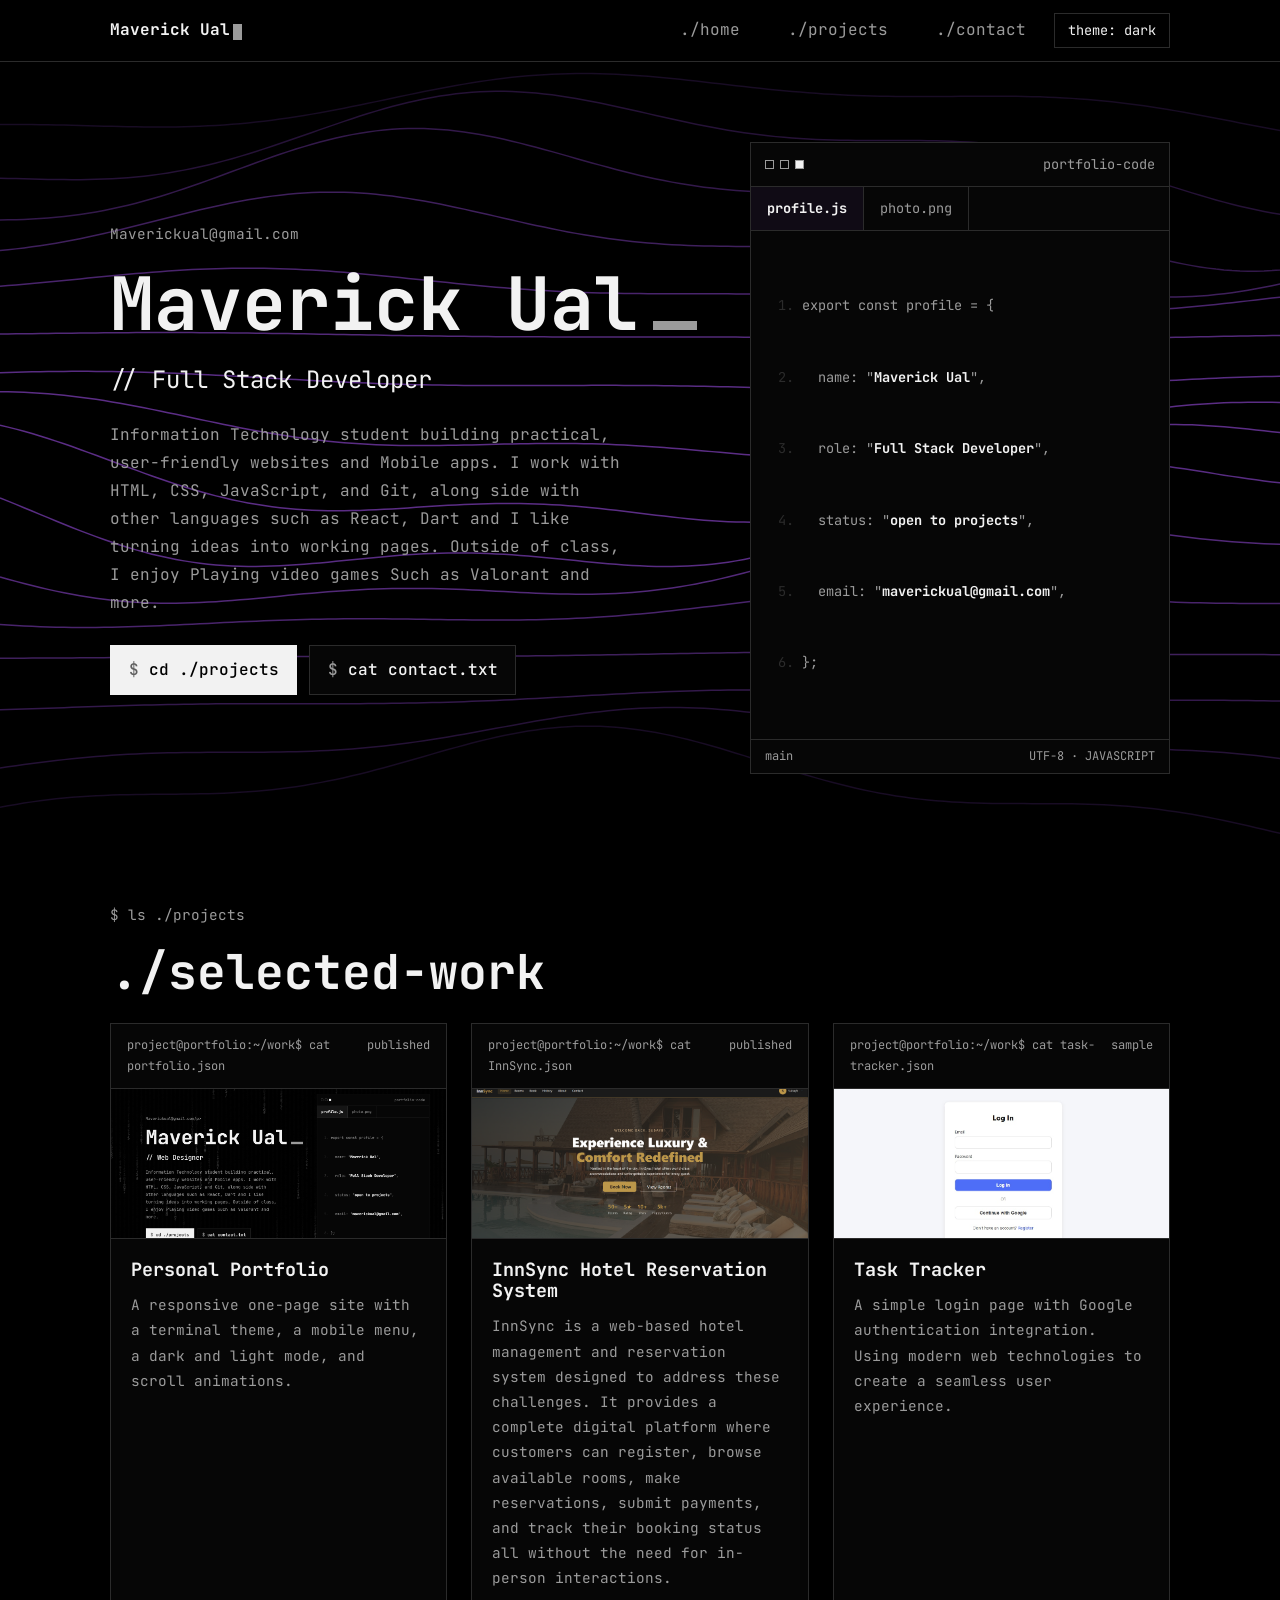
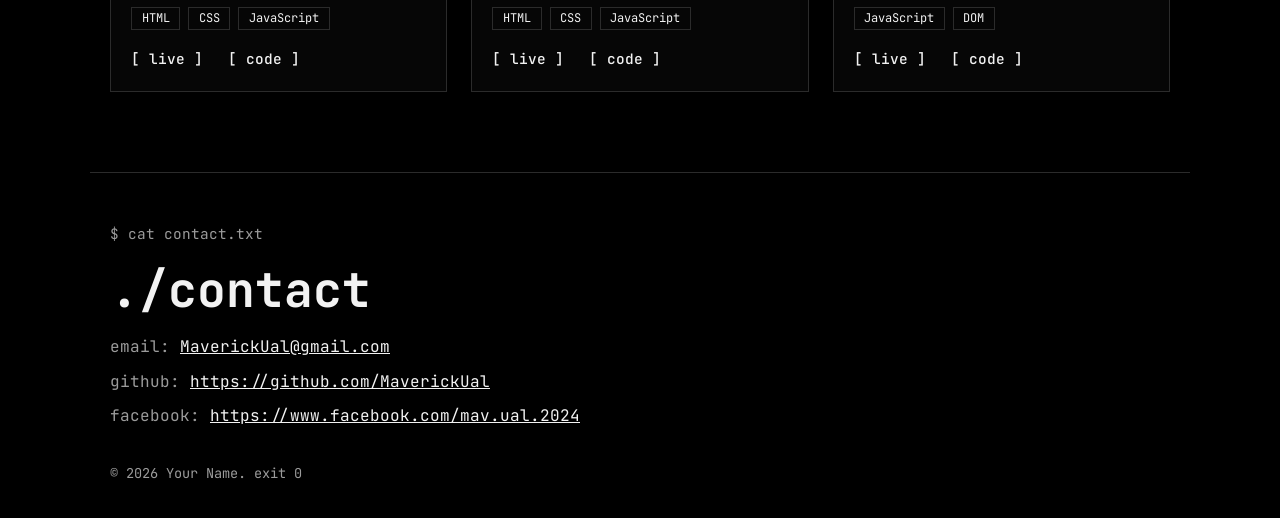
==== index.html @ f5567dc0 "Web Based Portfolio" ====
<!DOCTYPE html>
<html lang="en" data-theme="dark">
<head>
  <meta charset="UTF-8">
  <!-- Viewport tag makes the page scale correctly on phones -->
  <meta name="viewport" content="width=device-width, initial-scale=1">
  <meta name="description" content="Terminal-style personal portfolio of Your Name, a student developer.">
  <title>Your Name | Portfolio</title>
  <!-- Monospace font (fallbacks are set in style.css) -->
  <link rel="preconnect" href="https://fonts.googleapis.com">
  <link rel="preconnect" href="https://fonts.gstatic.com" crossorigin>
  <link href="https://fonts.googleapis.com/css2?family=JetBrains+Mono:wght@400;500;700&display=swap" rel="stylesheet">
  <link rel="stylesheet" href="style.css">
</head>
<body class="loading">

  <!-- Loading screen: terminal boot sequence (see script.js) -->
  <div id="loader" class="loader" role="status" aria-live="polite">
    <div class="boot">
      <pre id="boot-log" class="boot-log"></pre>
      <p id="boot-bar" class="boot-bar">[--------------------] 0%</p>
    </div>
  </div>

  <!-- Animated purple lines background (decorative) -->
  <canvas id="rain" class="rain" aria-hidden="true"></canvas>

  <!-- 1. Header / Navigation -->
  <header class="site-header">
    <nav class="nav" aria-label="Main navigation">
      <a href="#home" class="brand">Maverick Ual<span class="cursor" aria-hidden="true"></span></a>

      <!-- Hamburger button: visible on mobile only -->
      <button id="menu-toggle" class="menu-toggle" aria-label="Toggle navigation menu" aria-expanded="false" aria-controls="nav-links">
        <span></span><span></span><span></span>
      </button>

      <ul id="nav-links" class="nav-links">
        <li><a href="#home">./home</a></li>
        <li><a href="#projects">./projects</a></li>
        <li><a href="#contact">./contact</a></li>
        <li><button id="theme-toggle" class="theme-toggle" type="button">theme: dark</button></li>
      </ul>
    </nav>
  </header>

  <main>
   
    <section id="home" class="hero">
      <div class="hero-text">
        <p class="prompt">Maverickual@gmail.com</p>
        <h1>Maverick Ual<span class="cursor cursor-big" aria-hidden="true"></span></h1>
    
        <p class="role">// <span id="typed">Full Stack Developer</span></p>
        <p class="bio">Information Technology student building practical, user-friendly websites and Mobile apps. I work with HTML, CSS, JavaScript, and Git, along side with other languages such as React, Dart and I like turning ideas into working pages. Outside of class, I enjoy Playing video games Such as Valorant and more.</p>
        <div class="actions">
          <a href="#projects" class="btn btn-solid"><span class="dim">$</span> cd ./projects</a>
          <a href="#contact" class="btn"><span class="dim">$</span> cat contact.txt</a>
        </div>
      </div>


      <!-- Code-editor panel with tabs: profile code and photo -->
      <aside class="editor" aria-label="Profile panel">
        <div class="editor-top">
          <span class="dots" aria-hidden="true"><i></i><i></i><i></i></span>
          <span class="editor-title">portfolio-code</span>
        </div>
        <div class="tabs" role="tablist">
          <button class="tab active" role="tab" id="tab-code" aria-selected="true" aria-controls="pane-code" type="button">profile.js</button>
          <button class="tab" role="tab" id="tab-photo" aria-selected="false" aria-controls="pane-photo" type="button">photo.png</button>
        </div>

        <div id="pane-code" class="pane" role="tabpanel" aria-labelledby="tab-code">
          <ol class="code">
            <li>export const profile = {</li>
            <li>&nbsp;&nbsp;name: "<b>Maverick Ual</b>",</li>
            <li>&nbsp;&nbsp;role: "<b>Full Stack Developer</b>",</li>
            <li>&nbsp;&nbsp;status: "<b>open to projects</b>",</li>
            <li>&nbsp;&nbsp;email: "<b>maverickual@gmail.com</b>",</li>
            <li>};</li>
          </ol>
        </div>

        <div id="pane-photo" class="pane" role="tabpanel" aria-labelledby="tab-photo" hidden>
          <img src="images/profile.jpg" alt="Portrait placeholder of Your Name" class="photo" width="320" height="320">
        </div>

        <div class="editor-status"><span>main</span><span>UTF-8 · JAVASCRIPT</span></div>
      </aside>
    </section>

    <!-- 3. Projects -->
    <section id="projects" class="projects">
      <p class="prompt reveal">$ ls ./projects</p>
      <h2 class="reveal">./selected-work</h2>
      <div class="card-grid">

        <article class="card reveal">
          <div class="card-bar"><span>project@portfolio:~/work$ cat portfolio.json</span><span>published</span></div>
          <div class="card-shot" aria-hidden="true"> <img src="images/Pesonal Porfolio.png" alt="Portrait placeholder of Your Name" class="photo" width="320" height="320"></div>
          <div class="card-body">
            <h3>Personal Portfolio</h3>
            <p>A responsive one-page site with a terminal theme, a mobile menu, a dark and light mode, and scroll animations.</p>
            <ul class="tags"><li>HTML</li><li>CSS</li><li>JavaScript</li></ul>
            <p class="links"><a href="#home">[ live ]</a> <a href="https://github.com/MaverickUal" target="_blank" rel="noopener">[ code ]</a></p>
          </div>
        </article>

        <article class="card reveal">
          <div class="card-bar"><span>project@portfolio:~/work$ cat InnSync.json</span><span>published</span></div>
          <div class="card-shot" aria-hidden="true"><img src="images/innsynclanding.png" alt="Portrait placeholder of Your Name" class="photo" width="320" height="320"></div>
          <div class="card-body">
            <h3>InnSync Hotel Reservation System</h3>
            <p>InnSync is a web-based hotel management and reservation system designed to address these challenges. It
provides a complete digital platform where customers can register, browse available rooms, make
reservations, submit payments, and track their booking status all without the need for in-person interactions.
</p>
            <ul class="tags"><li>HTML</li><li>CSS</li><li>JavaScript</li></ul>
            <p class="links"><a href="#projects">[ live ]</a> <a href="https://github.com/MaverickUal" target="_blank" rel="noopener">[ code ]</a></p>
          </div>
        </article>

        <article class="card reveal">
          <div class="card-bar"><span>project@portfolio:~/work$ cat task-tracker.json</span><span>sample</span></div>
          <div class="card-shot" aria-hidden="true"><img src="images/googleauth.jpg" alt="Portrait placeholder of Your Name" class="photo" width="320" height="320"></div>
          <div class="card-body">
            <h3>Task Tracker</h3>
            <p>A simple login page with Google authentication integration. Using modern web technologies to create a seamless user experience.</p>
            <ul class="tags"><li>JavaScript</li><li>DOM</li></ul>
            <p class="links"><a href="#projects">[ live ]</a> <a href="https://github.com/MaverickUal" target="_blank" rel="noopener">[ code ]</a></p>
          </div>
        </article>

      </div>
    </section>
  </main>

  <!-- 4. Footer / Contact -->
  <footer id="contact" class="site-footer">
    <p class="prompt reveal">$ cat contact.txt</p>
    <h2 class="reveal">./contact</h2>
    <ul class="contact-list reveal">
      <li><span class="dim">email:</span> <a href="mailto:MaverickUal@gmail.com">MaverickUal@gmail.com</a></li>
      <li><span class="dim">github:</span> <a href="https://github.com/MaverickUal" target="_blank" rel="noopener">https://github.com/MaverickUal</a></li>
      <li><span class="dim">facebook:</span> <a href="https://www.facebook.com/mav.ual.2024" target="_blank" rel="noopener">https://www.facebook.com/mav.ual.2024</a></li>
    </ul>
    <p class="copyright">&copy; 2026 Your Name. exit 0</p>
  </footer>

  <script src="script.js"></script>
</body>
</html>
---- style.css ----
/* ---------- Color tokens: black terminal (dark) and paper terminal (light) ---------- */
:root {
  --bg: #000000;
  --bg-rgb: 0, 0, 0;
  --panel: #060606;
  --text: #f2f2f2;
  --muted: #9b9b9b;
  --border: #2b2b2b;
  --solid-bg: #f2f2f2;       /* filled button */
  --solid-text: #000000;
  --rain-rgb: 168, 85, 247;  /* animated background lines (purple) */
}

/* script.js switches data-theme on <html> */
:root[data-theme="light"] {
  --bg: #f6f6f3;
  --bg-rgb: 246, 246, 243;
  --panel: #ffffff;
  --text: #0a0a0a;
  --muted: #555555;
  --border: #cfcfc8;
  --solid-bg: #0a0a0a;
  --solid-text: #f6f6f3;
  --rain-rgb: 124, 58, 237;
}

/* ---------- Base ---------- */
* { box-sizing: border-box; }
html { scroll-padding-top: 4.5rem; }

body {
  margin: 0;
  background: var(--bg);
  color: var(--text);
  font-family: "JetBrains Mono", Consolas, "Courier New", monospace;
  line-height: 1.75;
  overflow-x: hidden;
  transition: background 0.3s, color 0.3s;
}
body.loading { overflow: hidden; } /* no scrolling during the boot screen */

h1, h2, h3 { margin: 0 0 0.75rem; line-height: 1.15; }
a { color: var(--text); }
a:focus-visible, button:focus-visible { outline: 2px solid var(--text); outline-offset: 3px; }
.dim { color: var(--muted); }

/* Animated purple lines canvas sits behind everything */
.rain {
  position: fixed;
  inset: 0;
  width: 100%;
  height: 100%;
  z-index: -1;
  opacity: 0.8;
}

/* Blinking block cursor */
.cursor {
  display: inline-block;
  width: 0.55em;
  height: 1em;
  margin-left: 0.2em;
  vertical-align: text-bottom;
  background: var(--muted);
  animation: blink 1s steps(1) infinite;
}
.cursor-big { width: 0.6em; height: 0.12em; vertical-align: baseline; }

.prompt { color: var(--muted); font-size: 0.9rem; margin: 0 0 1rem; }

/* ---------- Header / Navigation (Flexbox) ---------- */
.site-header {
  position: sticky;
  top: 0;
  z-index: 10;
  background: rgba(var(--bg-rgb), 0.82);
  backdrop-filter: blur(8px);
  -webkit-backdrop-filter: blur(8px);
  border-bottom: 1px solid var(--border);
}
.nav {
  max-width: 1100px;
  margin: 0 auto;
  padding: 0.8rem 1.25rem;
  display: flex;
  align-items: center;
  justify-content: space-between;
}
.brand { font-weight: 700; text-decoration: none; }
.nav-links { list-style: none; margin: 0; padding: 0; display: flex; align-items: center; gap: 1.75rem; }
.nav-links a { color: var(--muted); text-decoration: none; transition: color 0.2s; }
.nav-links a:hover { color: var(--text); }
/* "> " appears in front of a hovered link */
.nav-links a::before { content: "> "; opacity: 0; transition: opacity 0.2s; }
.nav-links a:hover::before { opacity: 1; }

.theme-toggle {
  background: transparent;
  color: var(--text);
  border: 1px solid var(--border);
  padding: 0.3rem 0.8rem;
  font: inherit;
  font-size: 0.85rem;
  cursor: pointer;
  transition: background 0.2s, color 0.2s;
}
.theme-toggle:hover { background: var(--solid-bg); color: var(--solid-text); }

/* Hamburger (mobile only) turns into an X when open */
.menu-toggle { display: none; background: none; border: none; padding: 0.4rem; cursor: pointer; }
.menu-toggle span { display: block; width: 24px; height: 2px; margin: 6px 0; background: var(--text); transition: transform 0.3s, opacity 0.3s; }
.menu-toggle[aria-expanded="true"] span:nth-child(1) { transform: translateY(8px) rotate(45deg); }
.menu-toggle[aria-expanded="true"] span:nth-child(2) { opacity: 0; }
.menu-toggle[aria-expanded="true"] span:nth-child(3) { transform: translateY(-8px) rotate(-45deg); }

/* ---------- Hero (Flexbox) ---------- */
.hero {
  max-width: 1100px;
  margin: 0 auto;
  padding: 5rem 1.25rem;
  display: flex;
  align-items: center;
  gap: 3rem;
}
.hero-text { flex: 1 1 0; min-width: 0; }
.hero h1 { font-size: clamp(2.4rem, 7vw, 4.6rem); overflow-wrap: anywhere; }
.role { font-size: clamp(1.1rem, 2.4vw, 1.5rem); margin: 0 0 1.25rem; }
#typed { border-right: 0; }
.bio { color: var(--muted); max-width: 52ch; margin: 0 0 1.75rem; }

.actions { display: flex; flex-wrap: wrap; gap: 0.75rem; }
.btn {
  display: inline-block;
  padding: 0.65rem 1.1rem;
  border: 1px solid var(--border);
  background: var(--panel);
  text-decoration: none;
  font-weight: 500;
  transition: transform 0.2s, background 0.2s, color 0.2s, border-color 0.2s;
}
.btn:hover { transform: translateY(-3px); border-color: var(--text); }
.btn-solid { background: var(--solid-bg); color: var(--solid-text); border-color: var(--solid-bg); }
.btn-solid .dim { color: inherit; opacity: 0.6; }

/* ---------- Code editor panel ---------- */
.editor {
  flex: 0 1 420px;
  min-width: 0;
  background: var(--panel);
  border: 1px solid var(--border);
  font-size: 0.85rem;
}
.editor-top { display: flex; justify-content: space-between; align-items: center; padding: 0.6rem 0.9rem; border-bottom: 1px solid var(--border); color: var(--muted); }
.dots { display: flex; gap: 6px; }
.dots i { width: 9px; height: 9px; border: 1px solid var(--muted); }
.dots i:last-child { background: var(--text); }
.tabs { display: flex; border-bottom: 1px solid var(--border); }
.tab {
  background: none;
  color: var(--muted);
  border: none;
  border-right: 1px solid var(--border);
  padding: 0.6rem 1rem;
  font: inherit;
  cursor: pointer;
  transition: color 0.2s, background 0.2s;
}
.tab:hover { color: var(--text); }
.tab.active { color: var(--text); background: rgba(var(--rain-rgb), 0.06); font-weight: 700; }
.pane { padding: 1rem; min-height: 230px; animation: fade 0.35s ease; }
.pane[hidden] { display: none; }
.code { margin: 0; padding: 0 0 0 2.2rem; overflow-x: auto; white-space: pre; color: var(--muted); }
.code li::marker { color: var(--border); }
.code b { color: var(--text); }
/* Photos are shown in their original colors */
.photo { display: block; width: 100%; max-width: 230px; height: auto; margin: 0 auto; border: 1px solid var(--border); }
.editor-status { display: flex; justify-content: space-between; padding: 0.4rem 0.9rem; border-top: 1px solid var(--border); color: var(--muted); font-size: 0.75rem; }

/* ---------- Projects (Grid) ---------- */
.projects { max-width: 1100px; margin: 0 auto; padding: 3rem 1.25rem 5rem; }
.projects h2, .site-footer h2 { font-size: clamp(1.8rem, 5vw, 3rem); }

.card-grid { display: grid; grid-template-columns: repeat(auto-fit, minmax(280px, 1fr)); gap: 1.5rem; margin-top: 1.5rem; }
.card {
  background: var(--panel);
  border: 1px solid var(--border);
  display: flex;
  flex-direction: column;
}
.card-bar { display: flex; justify-content: space-between; gap: 1rem; padding: 0.7rem 1rem; border-bottom: 1px solid var(--border); font-size: 0.75rem; color: var(--muted); }
.card-shot {
  display: flex;
  align-items: center;
  justify-content: center;
  height: 150px;
  color: var(--muted);
  font-size: 0.85rem;
  border-bottom: 1px solid var(--border);
  background-image: linear-gradient(var(--border) 1px, transparent 1px), linear-gradient(90deg, var(--border) 1px, transparent 1px);
  background-size: 24px 24px;
}
/* Project screenshots fill the whole card image area */
.card-shot { overflow: hidden; }
.card-shot .photo { width: 100%; height: 100%; max-width: none; margin: 0; border: 0; object-fit: cover; }
.card-body { padding: 1.25rem; flex: 1; display: flex; flex-direction: column; }
.card h3 { font-size: 1.15rem; }
.card-body p { color: var(--muted); margin: 0 0 1rem; font-size: 0.9rem; }

.tags { list-style: none; margin: auto 0 1rem; padding: 0; display: flex; flex-wrap: wrap; gap: 0.5rem; }
.tags li { border: 1px solid var(--border); padding: 0 0.6rem; font-size: 0.75rem; transition: background 0.2s, color 0.2s; }
.card:hover .tags li { border-color: var(--muted); }
.card .links { margin: 0; }
.links a { text-decoration: none; margin-right: 1rem; font-weight: 500; }
.links a:hover { text-decoration: underline; }

/* Card lifts when hovered */
.card { transition: transform 0.25s, border-color 0.25s, opacity 0.7s; }
.card:hover { transform: translateY(-6px); border-color: var(--text); }

/* ---------- Footer / Contact ---------- */
.site-footer { max-width: 1100px; margin: 0 auto; padding: 3rem 1.25rem 2rem; border-top: 1px solid var(--border); }
.contact-list { list-style: none; padding: 0; margin: 1rem 0 2rem; }
.contact-list li { margin-bottom: 0.4rem; overflow-wrap: anywhere; }
.copyright { color: var(--muted); font-size: 0.85rem; margin: 0; }

/* ---------- Scroll reveal (script.js adds .visible) ---------- */
.reveal { opacity: 0; transform: translateY(24px); transition: opacity 0.7s ease, transform 0.7s ease, border-color 0.25s; }
.reveal.visible { opacity: 1; transform: none; }
.card.reveal.visible:hover { transform: translateY(-6px); }

/* ---------- Loading screen (terminal boot) ---------- */
.loader {
  position: fixed;
  inset: 0;
  z-index: 100;
  display: flex;
  align-items: center;
  justify-content: center;
  background: var(--bg);
  transition: opacity 0.6s ease, visibility 0.6s;
}
.loader.done { opacity: 0; visibility: hidden; } /* added by script.js */
.boot { width: min(520px, 90vw); }
.boot-log { margin: 0 0 1rem; min-height: 9.5em; font: inherit; font-size: 0.9rem; color: var(--muted); white-space: pre-wrap; }
.boot-bar { margin: 0; font-weight: 700; }

/* ---------- Keyframes ---------- */
@keyframes blink { 50% { opacity: 0; } }
@keyframes fade { from { opacity: 0; transform: translateY(6px); } to { opacity: 1; transform: none; } }

/* ---------- Mobile layout (max width 800px) ---------- */
@media (max-width: 800px) {
  .menu-toggle { display: block; }

  /* Nav links become a dropdown panel under the header */
  .nav-links {
    display: none;
    position: absolute;
    top: 100%;
    left: 0;
    right: 0;
    flex-direction: column;
    align-items: flex-start;
    gap: 1rem;
    padding: 1.25rem;
    background: var(--bg);
    border-bottom: 1px solid var(--border);
  }
  .nav-links.open { display: flex; animation: fade 0.3s ease; }

  .hero { flex-direction: column; align-items: stretch; padding: 3rem 1.25rem; gap: 2.5rem; }
  .editor { flex: none; }
}

/* Turn off animations for people who prefer reduced motion */
@media (prefers-reduced-motion: reduce) {
  *, *::before, *::after { animation: none !important; transition: none !important; }
  .reveal { opacity: 1; transform: none; }
}
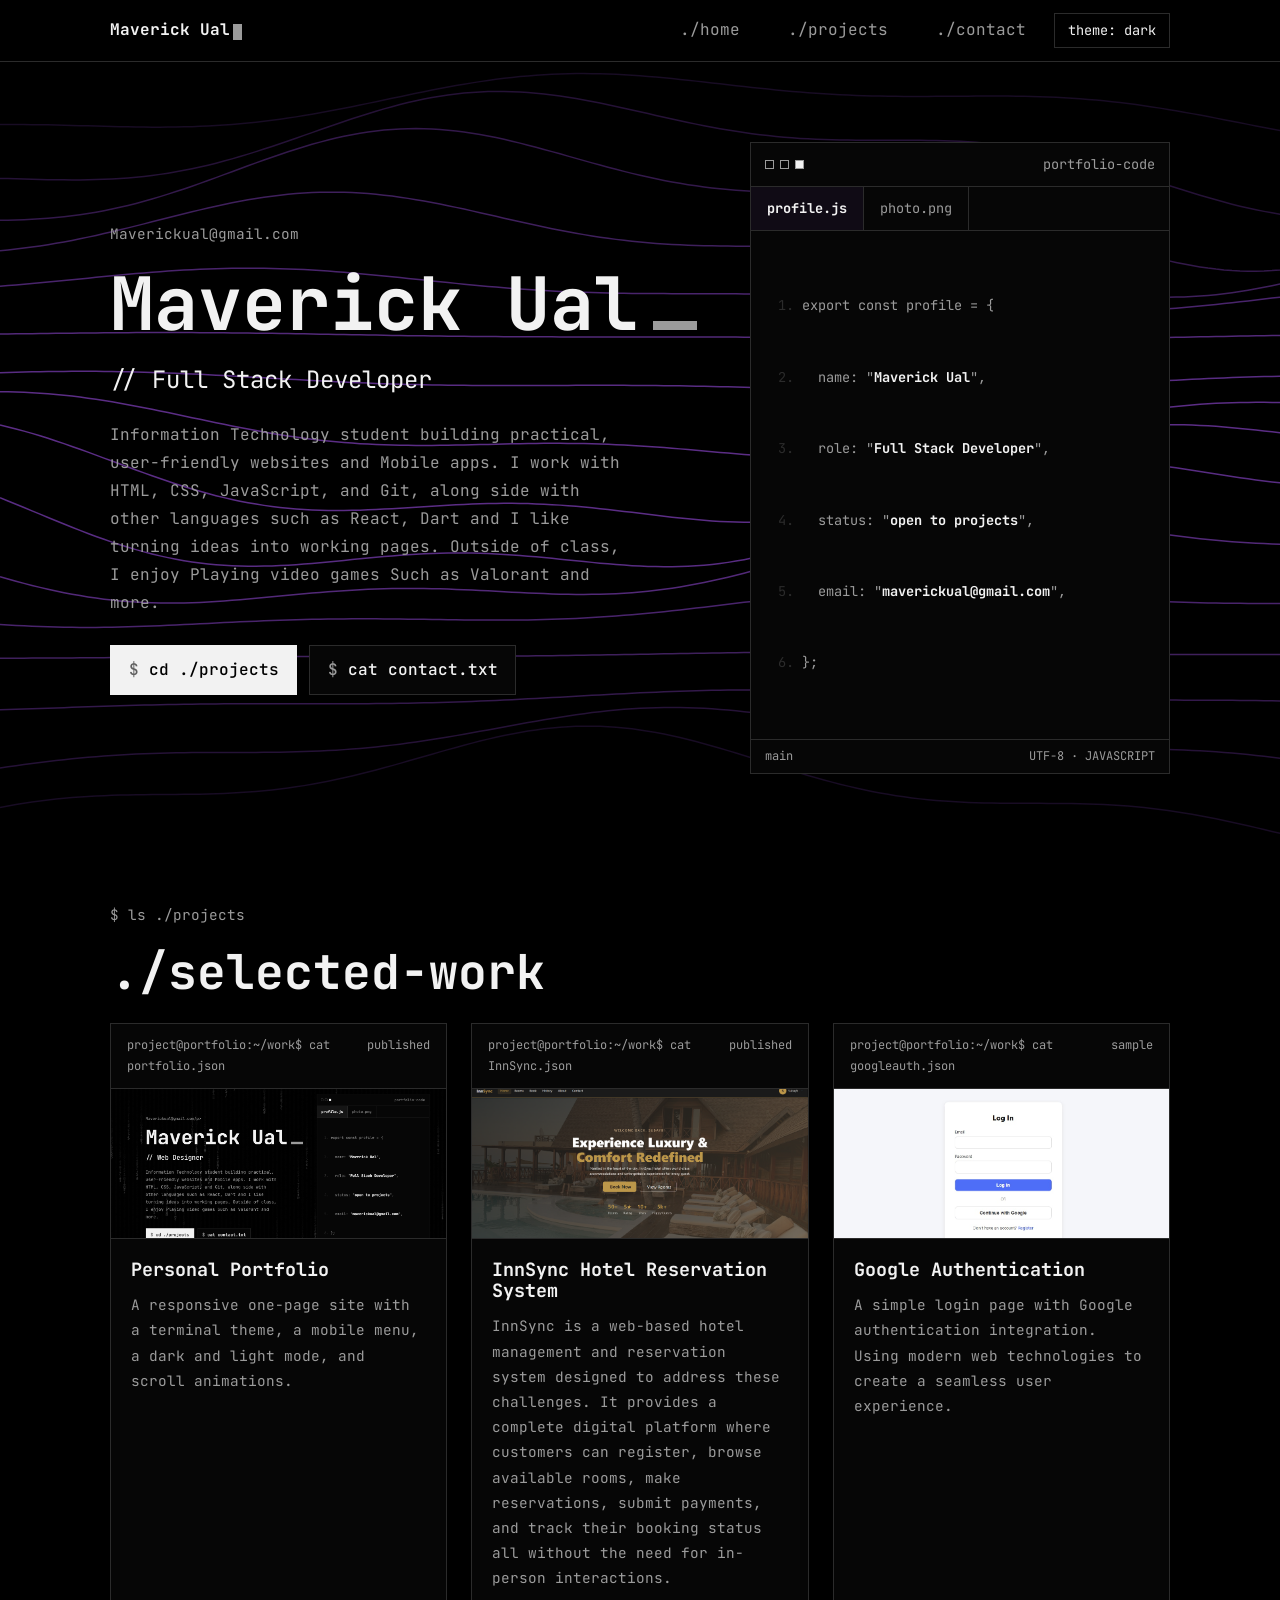
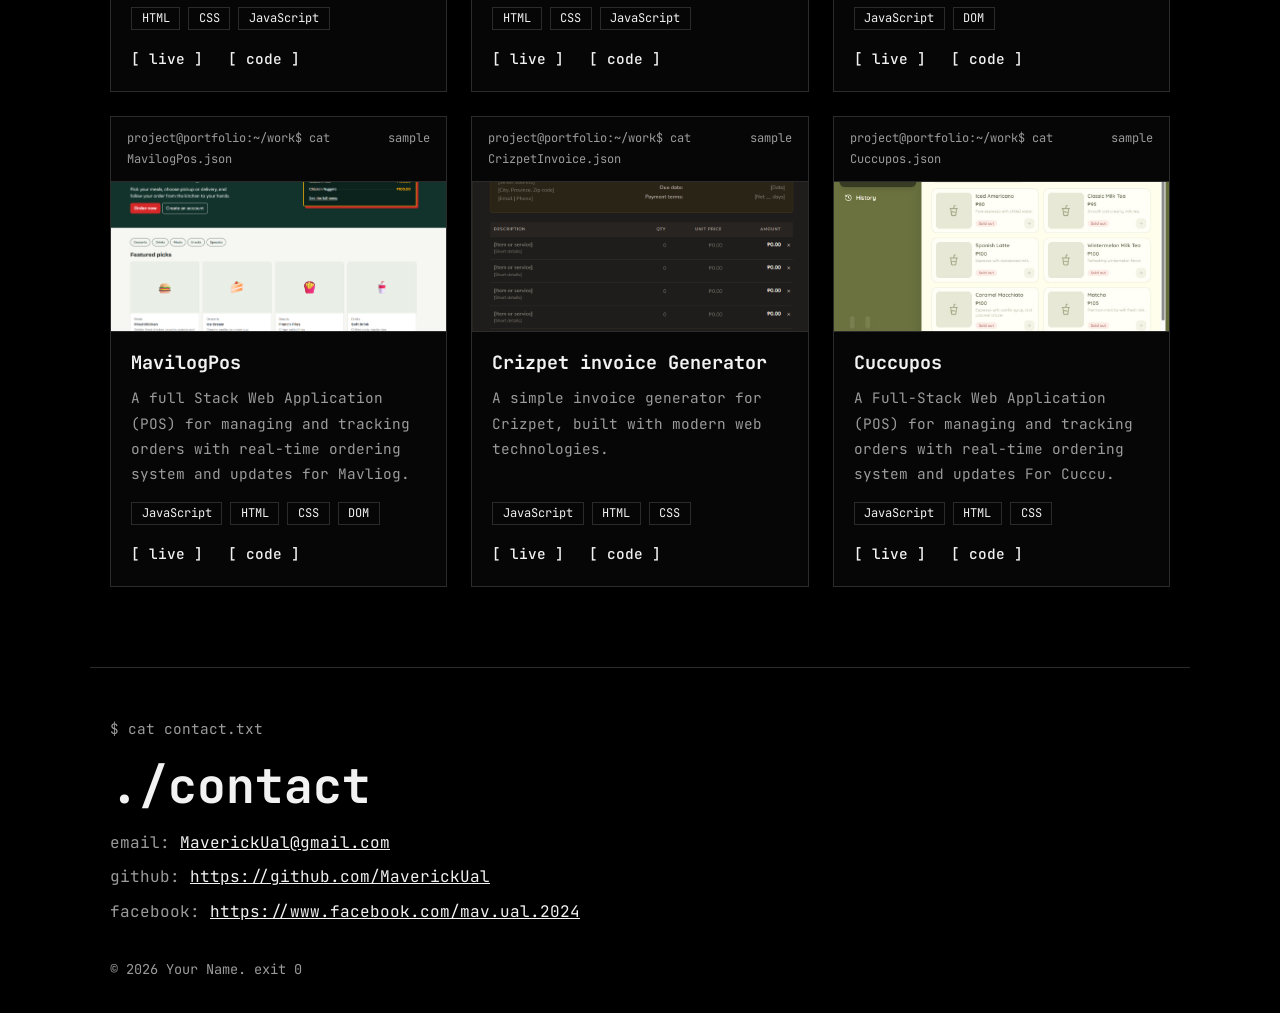
==== commit c8e6ef52: "Latest Portfolio Update" ====
--- a/index.html
+++ b/index.html
@@ -2,11 +2,11 @@
 <html lang="en" data-theme="dark">
 <head>
   <meta charset="UTF-8">
-  <!-- Viewport tag makes the page scale correctly on phones -->
+  
   <meta name="viewport" content="width=device-width, initial-scale=1">
   <meta name="description" content="Terminal-style personal portfolio of Your Name, a student developer.">
   <title>Your Name | Portfolio</title>
-  <!-- Monospace font (fallbacks are set in style.css) -->
+  
   <link rel="preconnect" href="https://fonts.googleapis.com">
   <link rel="preconnect" href="https://fonts.gstatic.com" crossorigin>
   <link href="https://fonts.googleapis.com/css2?family=JetBrains+Mono:wght@400;500;700&display=swap" rel="stylesheet">
@@ -14,7 +14,7 @@
 </head>
 <body class="loading">
 
-  <!-- Loading screen: terminal boot sequence (see script.js) -->
+
   <div id="loader" class="loader" role="status" aria-live="polite">
     <div class="boot">
       <pre id="boot-log" class="boot-log"></pre>
@@ -22,7 +22,7 @@
     </div>
   </div>
 
-  <!-- Animated purple lines background (decorative) -->
+  
   <canvas id="rain" class="rain" aria-hidden="true"></canvas>
 
   <!-- 1. Header / Navigation -->
@@ -30,7 +30,7 @@
     <nav class="nav" aria-label="Main navigation">
       <a href="#home" class="brand">Maverick Ual<span class="cursor" aria-hidden="true"></span></a>
 
-      <!-- Hamburger button: visible on mobile only -->
+      
       <button id="menu-toggle" class="menu-toggle" aria-label="Toggle navigation menu" aria-expanded="false" aria-controls="nav-links">
         <span></span><span></span><span></span>
       </button>
@@ -60,7 +60,7 @@
       </div>
 
 
-      <!-- Code-editor panel with tabs: profile code and photo -->
+      
       <aside class="editor" aria-label="Profile panel">
         <div class="editor-top">
           <span class="dots" aria-hidden="true"><i></i><i></i><i></i></span>
@@ -90,7 +90,7 @@
       </aside>
     </section>
 
-    <!-- 3. Projects -->
+   
     <section id="projects" class="projects">
       <p class="prompt reveal">$ ls ./projects</p>
       <h2 class="reveal">./selected-work</h2>
@@ -122,21 +122,69 @@
         </article>
 
         <article class="card reveal">
-          <div class="card-bar"><span>project@portfolio:~/work$ cat task-tracker.json</span><span>sample</span></div>
+          <div class="card-bar"><span>project@portfolio:~/work$ cat googleauth.json</span><span>sample</span></div>
           <div class="card-shot" aria-hidden="true"><img src="images/googleauth.jpg" alt="Portrait placeholder of Your Name" class="photo" width="320" height="320"></div>
           <div class="card-body">
-            <h3>Task Tracker</h3>
+            <h3>Google Authentication</h3>
             <p>A simple login page with Google authentication integration. Using modern web technologies to create a seamless user experience.</p>
             <ul class="tags"><li>JavaScript</li><li>DOM</li></ul>
             <p class="links"><a href="#projects">[ live ]</a> <a href="https://github.com/MaverickUal" target="_blank" rel="noopener">[ code ]</a></p>
           </div>
         </article>
 
+
+ <article class="card reveal">
+          <div class="card-bar"><span>project@portfolio:~/work$ cat MavilogPos.json</span><span>sample</span></div>
+          <div class="card-shot" aria-hidden="true"><img src="images/mavilogpos.png" alt="Portrait placeholder of Your Name" class="photo" width="320" height="320"></div>
+          <div class="card-body">
+            <h3>MavilogPos</h3>
+            <p>A full Stack Web Application (POS) for managing and tracking orders with real-time ordering system and updates for Mavliog.</p>
+            <ul class="tags"><li>JavaScript</li><li>HTML</li><li>CSS</li><li>DOM</li></ul>
+            <p class="links"><a href="#projects">[ live ]</a> <a href="https://github.com/MaverickUal" target="_blank" rel="noopener">[ code ]</a></p>
+          </div>
+        </article>
+
+
+
+         <article class="card reveal">
+          <div class="card-bar"><span>project@portfolio:~/work$ cat CrizpetInvoice.json</span><span>sample</span></div>
+          <div class="card-shot" aria-hidden="true"><img src="images/crizpets.png" alt="Portrait placeholder of Your Name" class="photo" width="320" height="320"></div>
+          <div class="card-body">
+            <h3>Crizpet invoice Generator</h3>
+            <p>A simple invoice generator for Crizpet, built with modern web technologies.</p>
+            <ul class="tags"><li>JavaScript</li><li>HTML</li><li>CSS</li></ul>
+            <p class="links"><a href="#projects">[ live ]</a> <a href="https://github.com/MaverickUal" target="_blank" rel="noopener">[ code ]</a></p>
+          </div>
+        </article>
+
+
+        
+         <article class="card reveal">
+          <div class="card-bar"><span>project@portfolio:~/work$ cat Cuccupos.json</span><span>sample</span></div>
+          <div class="card-shot" aria-hidden="true"><img src="images/cuccpos.jpg" alt="Portrait placeholder of Your Name" class="photo" width="320" height="320"></div>
+          <div class="card-body">
+            <h3>Cuccupos</h3>
+            <p>A Full-Stack Web Application (POS) for managing and tracking orders with real-time ordering system and updates For Cuccu.</p>
+            <ul class="tags"><li>JavaScript</li><li>HTML</li><li>CSS</li></ul>
+            <p class="links"><a href="#projects">[ live ]</a> <a href="https://github.com/MaverickUal" target="_blank" rel="noopener">[ code ]</a></p>
+          </div>
+        </article>
+
       </div>
     </section>
   </main>
-
-  <!-- 4. Footer / Contact -->
+      </div>
+    </section>
+  </main>
+
+
+      </div>
+    </section>
+  </main>
+
+         
+
+ 
   <footer id="contact" class="site-footer">
     <p class="prompt reveal">$ cat contact.txt</p>
     <h2 class="reveal">./contact</h2>
--- a/style.css
+++ b/style.css
@@ -1,4 +1,4 @@
-/* ---------- Color tokens: black terminal (dark) and paper terminal (light) ---------- */
+
 :root {
   --bg: #000000;
   --bg-rgb: 0, 0, 0;
@@ -6,12 +6,12 @@
   --text: #f2f2f2;
   --muted: #9b9b9b;
   --border: #2b2b2b;
-  --solid-bg: #f2f2f2;       /* filled button */
+  --solid-bg: #f2f2f2;       
   --solid-text: #000000;
-  --rain-rgb: 168, 85, 247;  /* animated background lines (purple) */
-}
-
-/* script.js switches data-theme on <html> */
+  --rain-rgb: 168, 85, 247;  
+}
+
+
 :root[data-theme="light"] {
   --bg: #f6f6f3;
   --bg-rgb: 246, 246, 243;
@@ -24,7 +24,7 @@
   --rain-rgb: 124, 58, 237;
 }
 
-/* ---------- Base ---------- */
+
 * { box-sizing: border-box; }
 html { scroll-padding-top: 4.5rem; }
 
@@ -37,14 +37,14 @@
   overflow-x: hidden;
   transition: background 0.3s, color 0.3s;
 }
-body.loading { overflow: hidden; } /* no scrolling during the boot screen */
+body.loading { overflow: hidden; } 
 
 h1, h2, h3 { margin: 0 0 0.75rem; line-height: 1.15; }
 a { color: var(--text); }
 a:focus-visible, button:focus-visible { outline: 2px solid var(--text); outline-offset: 3px; }
 .dim { color: var(--muted); }
 
-/* Animated purple lines canvas sits behind everything */
+
 .rain {
   position: fixed;
   inset: 0;
@@ -54,7 +54,7 @@
   opacity: 0.8;
 }
 
-/* Blinking block cursor */
+
 .cursor {
   display: inline-block;
   width: 0.55em;
@@ -68,7 +68,7 @@
 
 .prompt { color: var(--muted); font-size: 0.9rem; margin: 0 0 1rem; }
 
-/* ---------- Header / Navigation (Flexbox) ---------- */
+
 .site-header {
   position: sticky;
   top: 0;
@@ -90,7 +90,7 @@
 .nav-links { list-style: none; margin: 0; padding: 0; display: flex; align-items: center; gap: 1.75rem; }
 .nav-links a { color: var(--muted); text-decoration: none; transition: color 0.2s; }
 .nav-links a:hover { color: var(--text); }
-/* "> " appears in front of a hovered link */
+
 .nav-links a::before { content: "> "; opacity: 0; transition: opacity 0.2s; }
 .nav-links a:hover::before { opacity: 1; }
 
@@ -106,14 +106,14 @@
 }
 .theme-toggle:hover { background: var(--solid-bg); color: var(--solid-text); }
 
-/* Hamburger (mobile only) turns into an X when open */
+
 .menu-toggle { display: none; background: none; border: none; padding: 0.4rem; cursor: pointer; }
 .menu-toggle span { display: block; width: 24px; height: 2px; margin: 6px 0; background: var(--text); transition: transform 0.3s, opacity 0.3s; }
 .menu-toggle[aria-expanded="true"] span:nth-child(1) { transform: translateY(8px) rotate(45deg); }
 .menu-toggle[aria-expanded="true"] span:nth-child(2) { opacity: 0; }
 .menu-toggle[aria-expanded="true"] span:nth-child(3) { transform: translateY(-8px) rotate(-45deg); }
 
-/* ---------- Hero (Flexbox) ---------- */
+
 .hero {
   max-width: 1100px;
   margin: 0 auto;
@@ -142,7 +142,7 @@
 .btn-solid { background: var(--solid-bg); color: var(--solid-text); border-color: var(--solid-bg); }
 .btn-solid .dim { color: inherit; opacity: 0.6; }
 
-/* ---------- Code editor panel ---------- */
+
 .editor {
   flex: 0 1 420px;
   min-width: 0;
@@ -172,11 +172,11 @@
 .code { margin: 0; padding: 0 0 0 2.2rem; overflow-x: auto; white-space: pre; color: var(--muted); }
 .code li::marker { color: var(--border); }
 .code b { color: var(--text); }
-/* Photos are shown in their original colors */
+
 .photo { display: block; width: 100%; max-width: 230px; height: auto; margin: 0 auto; border: 1px solid var(--border); }
 .editor-status { display: flex; justify-content: space-between; padding: 0.4rem 0.9rem; border-top: 1px solid var(--border); color: var(--muted); font-size: 0.75rem; }
 
-/* ---------- Projects (Grid) ---------- */
+
 .projects { max-width: 1100px; margin: 0 auto; padding: 3rem 1.25rem 5rem; }
 .projects h2, .site-footer h2 { font-size: clamp(1.8rem, 5vw, 3rem); }
 
@@ -199,7 +199,7 @@
   background-image: linear-gradient(var(--border) 1px, transparent 1px), linear-gradient(90deg, var(--border) 1px, transparent 1px);
   background-size: 24px 24px;
 }
-/* Project screenshots fill the whole card image area */
+
 .card-shot { overflow: hidden; }
 .card-shot .photo { width: 100%; height: 100%; max-width: none; margin: 0; border: 0; object-fit: cover; }
 .card-body { padding: 1.25rem; flex: 1; display: flex; flex-direction: column; }
@@ -213,22 +213,22 @@
 .links a { text-decoration: none; margin-right: 1rem; font-weight: 500; }
 .links a:hover { text-decoration: underline; }
 
-/* Card lifts when hovered */
+
 .card { transition: transform 0.25s, border-color 0.25s, opacity 0.7s; }
 .card:hover { transform: translateY(-6px); border-color: var(--text); }
 
-/* ---------- Footer / Contact ---------- */
+
 .site-footer { max-width: 1100px; margin: 0 auto; padding: 3rem 1.25rem 2rem; border-top: 1px solid var(--border); }
 .contact-list { list-style: none; padding: 0; margin: 1rem 0 2rem; }
 .contact-list li { margin-bottom: 0.4rem; overflow-wrap: anywhere; }
 .copyright { color: var(--muted); font-size: 0.85rem; margin: 0; }
 
-/* ---------- Scroll reveal (script.js adds .visible) ---------- */
+
 .reveal { opacity: 0; transform: translateY(24px); transition: opacity 0.7s ease, transform 0.7s ease, border-color 0.25s; }
 .reveal.visible { opacity: 1; transform: none; }
 .card.reveal.visible:hover { transform: translateY(-6px); }
 
-/* ---------- Loading screen (terminal boot) ---------- */
+
 .loader {
   position: fixed;
   inset: 0;
@@ -239,20 +239,20 @@
   background: var(--bg);
   transition: opacity 0.6s ease, visibility 0.6s;
 }
-.loader.done { opacity: 0; visibility: hidden; } /* added by script.js */
+.loader.done { opacity: 0; visibility: hidden; } 
 .boot { width: min(520px, 90vw); }
 .boot-log { margin: 0 0 1rem; min-height: 9.5em; font: inherit; font-size: 0.9rem; color: var(--muted); white-space: pre-wrap; }
 .boot-bar { margin: 0; font-weight: 700; }
 
-/* ---------- Keyframes ---------- */
+
 @keyframes blink { 50% { opacity: 0; } }
 @keyframes fade { from { opacity: 0; transform: translateY(6px); } to { opacity: 1; transform: none; } }
 
-/* ---------- Mobile layout (max width 800px) ---------- */
+
 @media (max-width: 800px) {
   .menu-toggle { display: block; }
 
-  /* Nav links become a dropdown panel under the header */
+  
   .nav-links {
     display: none;
     position: absolute;
@@ -272,7 +272,7 @@
   .editor { flex: none; }
 }
 
-/* Turn off animations for people who prefer reduced motion */
+
 @media (prefers-reduced-motion: reduce) {
   *, *::before, *::after { animation: none !important; transition: none !important; }
   .reveal { opacity: 1; transform: none; }
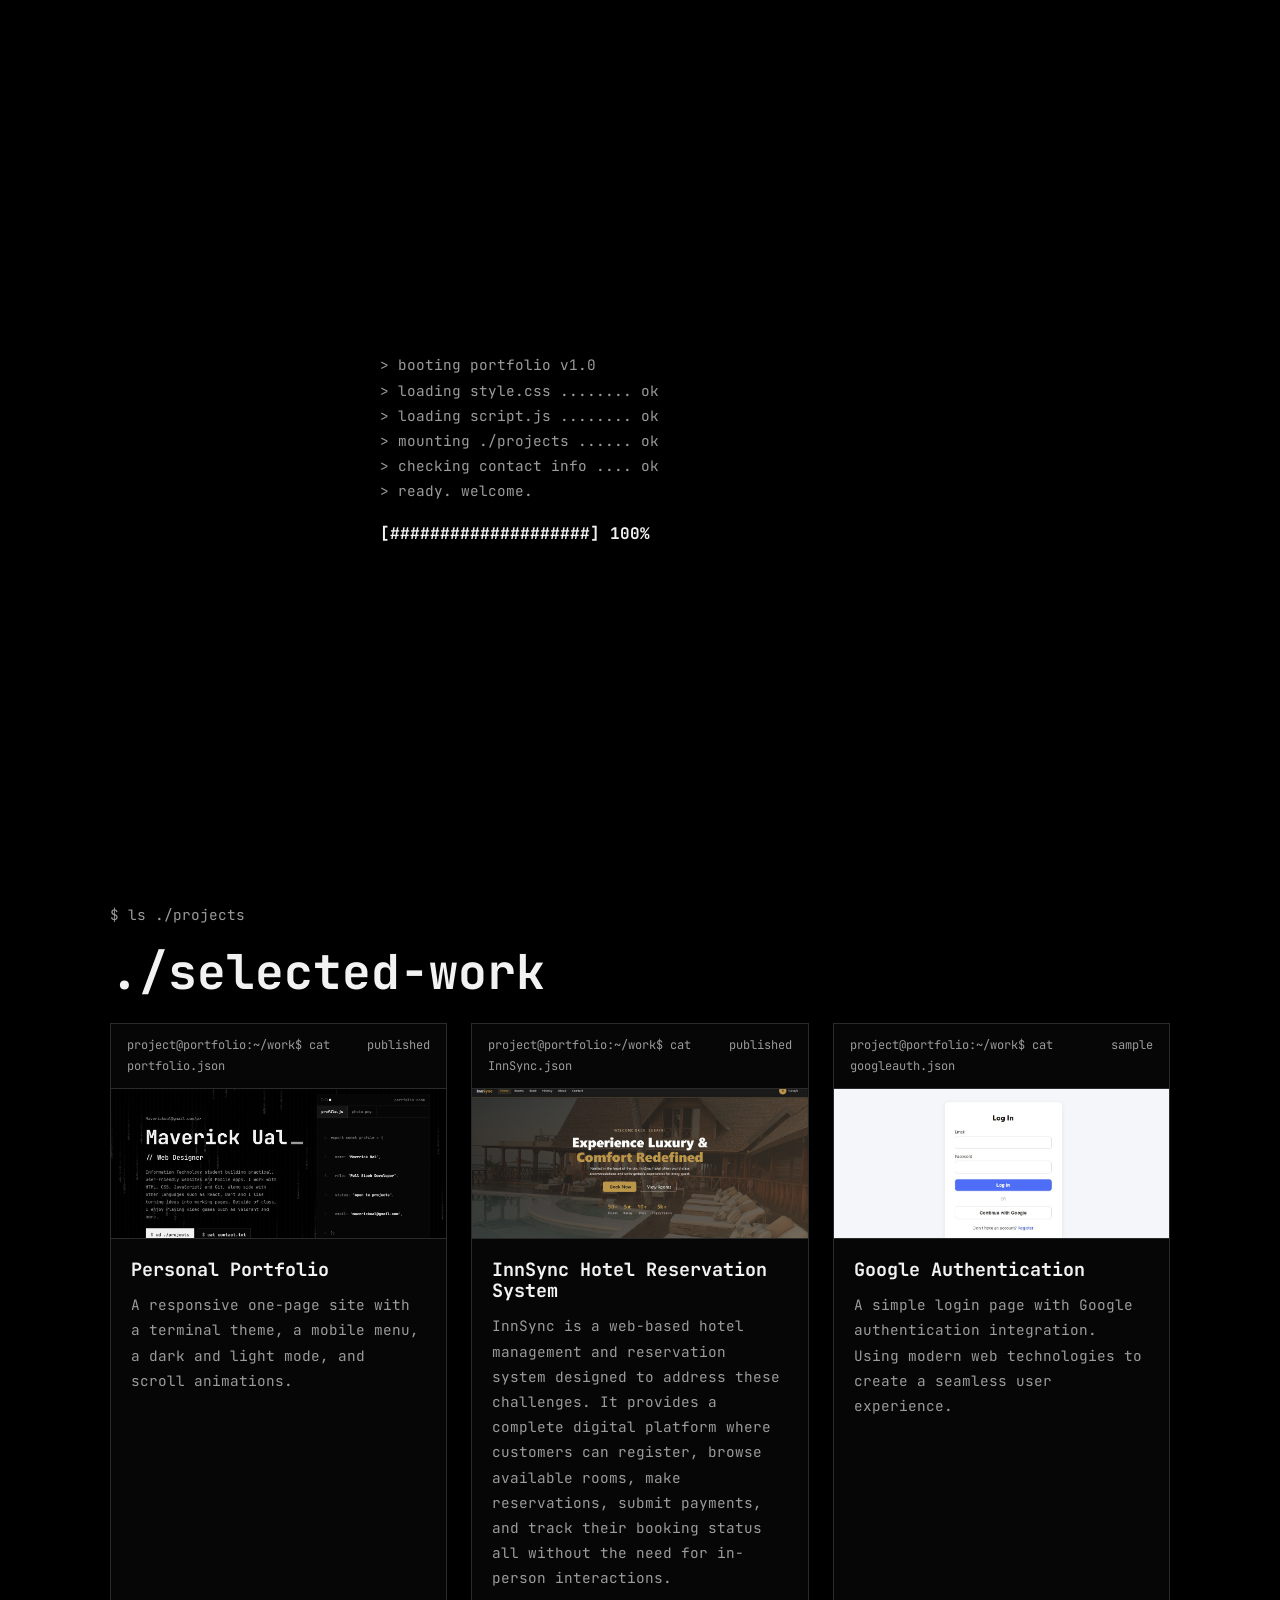
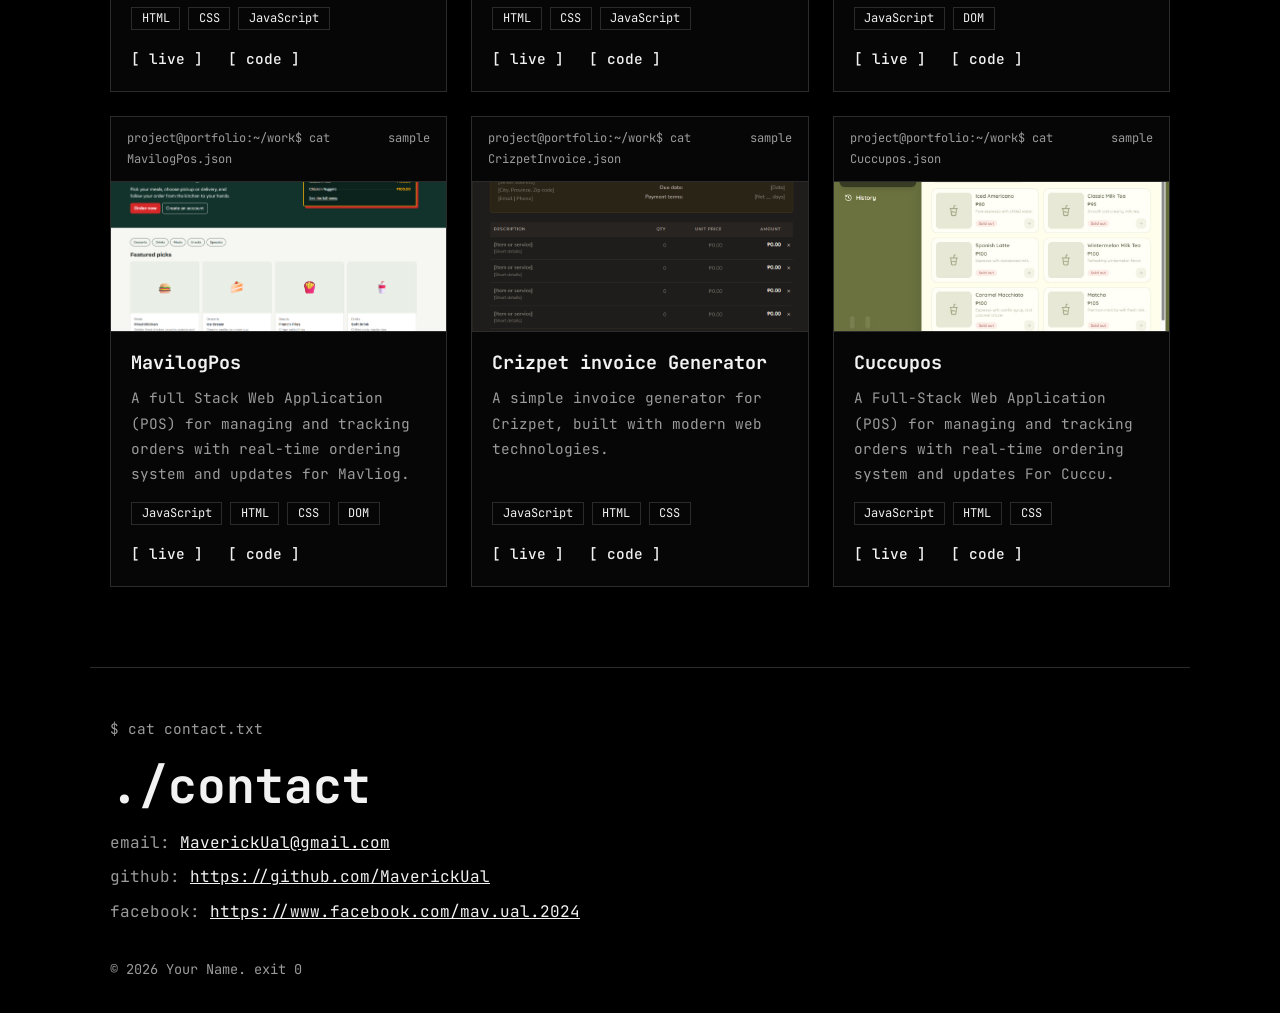
==== commit 00a46fc9: "changed header" ====
--- a/index.html
+++ b/index.html
@@ -4,8 +4,8 @@
   <meta charset="UTF-8">
   
   <meta name="viewport" content="width=device-width, initial-scale=1">
-  <meta name="description" content="Terminal-style personal portfolio of Your Name, a student developer.">
-  <title>Your Name | Portfolio</title>
+  <meta name="description" content="Terminal-style personal portfolio of Maverick Ual, a student developer.">
+  <title>Maverick Ual | Portfolio</title>
   
   <link rel="preconnect" href="https://fonts.googleapis.com">
   <link rel="preconnect" href="https://fonts.gstatic.com" crossorigin>
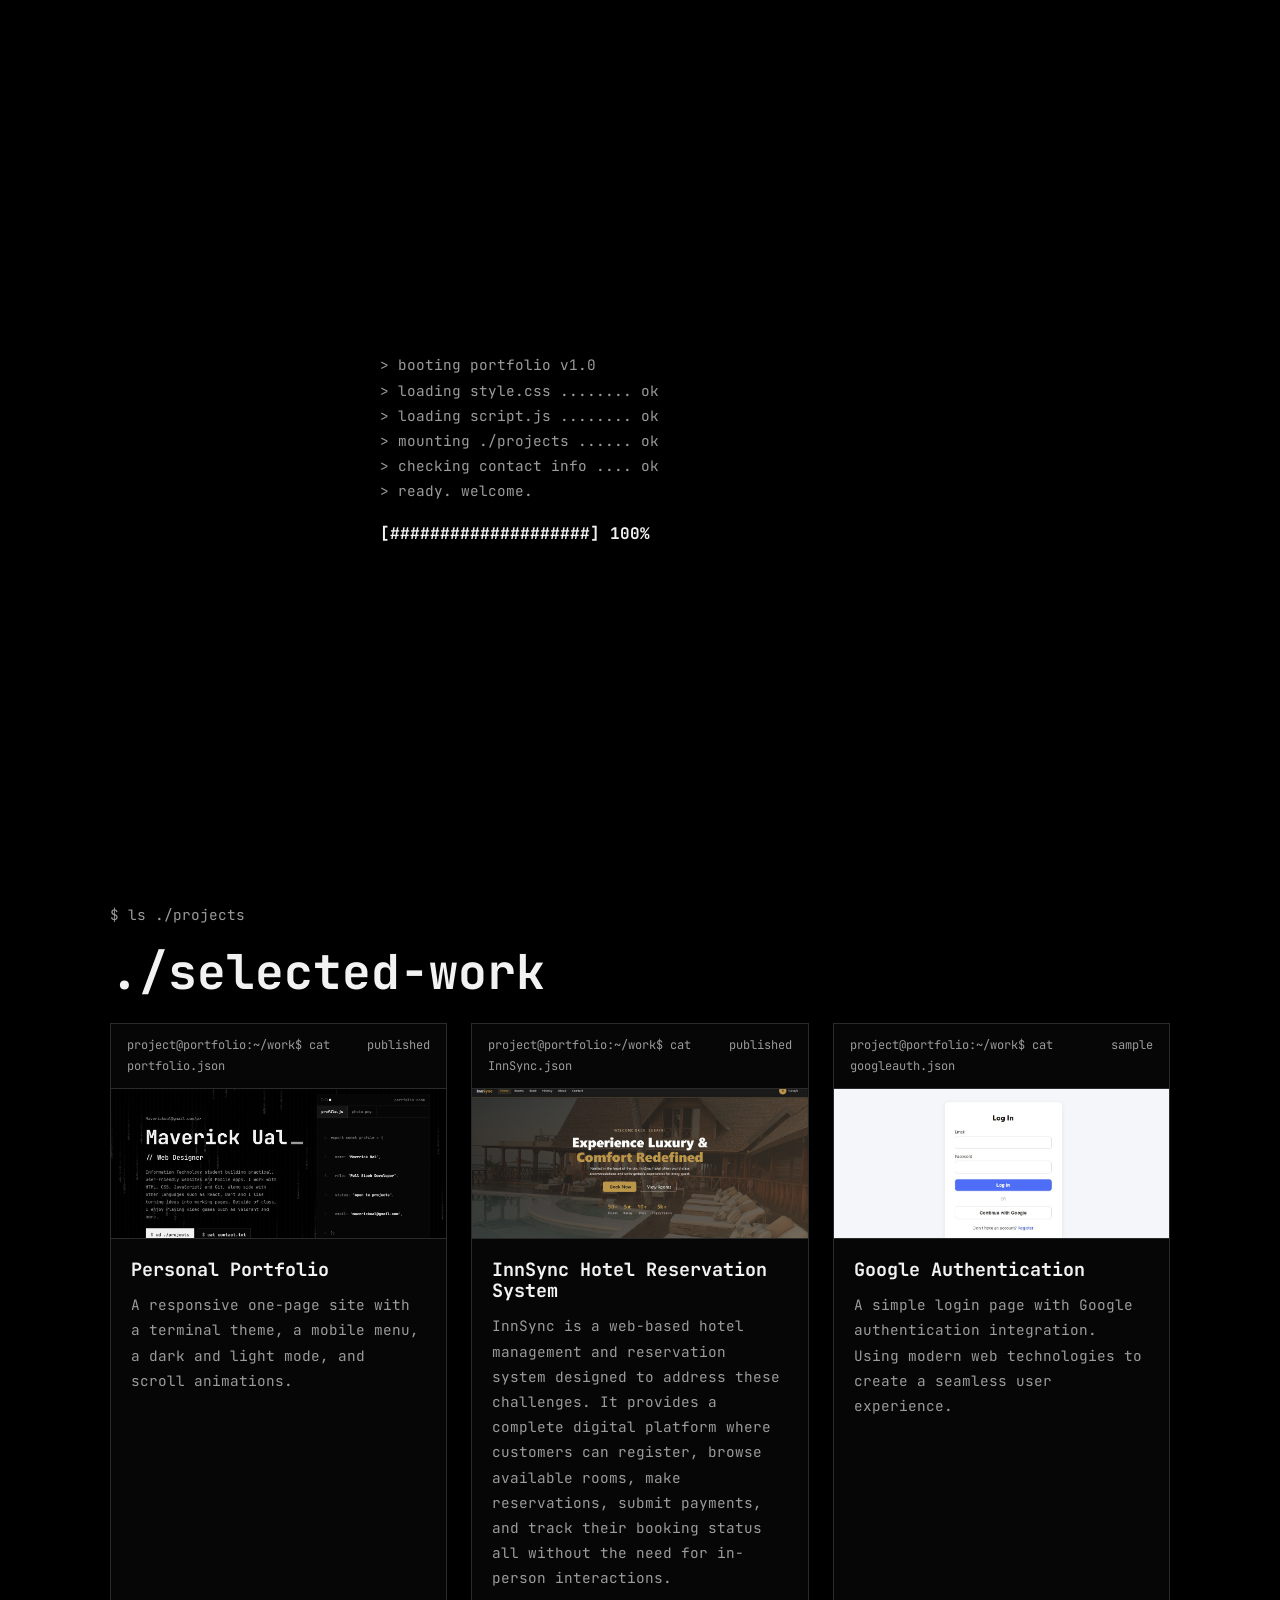
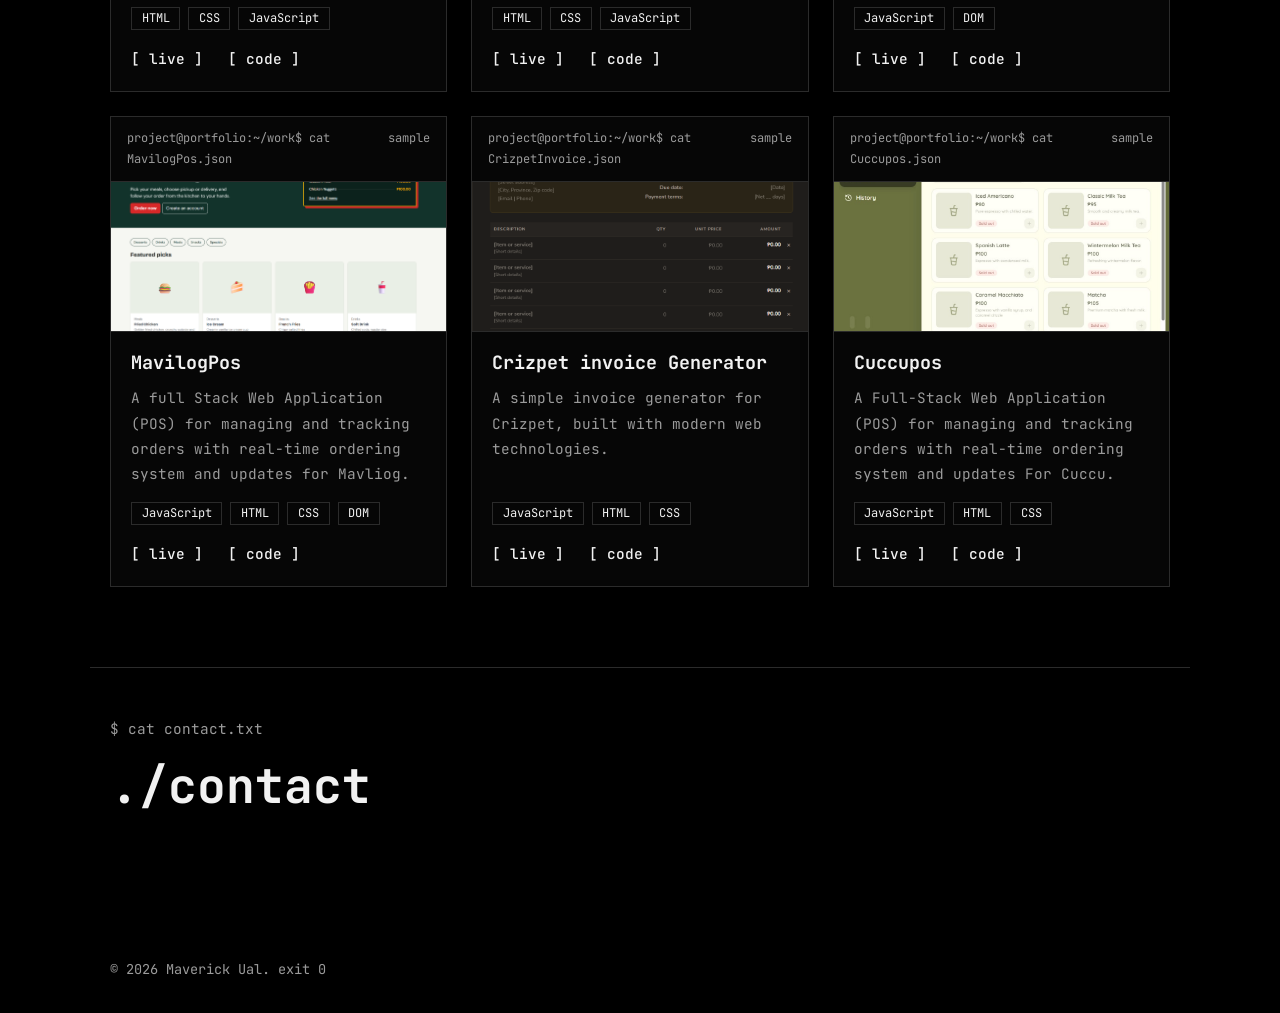
==== commit 27a7514c: "updated placeholder" ====
--- a/index.html
+++ b/index.html
@@ -25,7 +25,6 @@
   
   <canvas id="rain" class="rain" aria-hidden="true"></canvas>
 
-  <!-- 1. Header / Navigation -->
   <header class="site-header">
     <nav class="nav" aria-label="Main navigation">
       <a href="#home" class="brand">Maverick Ual<span class="cursor" aria-hidden="true"></span></a>
@@ -98,7 +97,7 @@
 
         <article class="card reveal">
           <div class="card-bar"><span>project@portfolio:~/work$ cat portfolio.json</span><span>published</span></div>
-          <div class="card-shot" aria-hidden="true"> <img src="images/Pesonal Porfolio.png" alt="Portrait placeholder of Your Name" class="photo" width="320" height="320"></div>
+          <div class="card-shot" aria-hidden="true"> <img src="images/Pesonal Porfolio.png" alt="Portrait placeholder of Personal portfolio" class="photo" width="320" height="320"></div>
           <div class="card-body">
             <h3>Personal Portfolio</h3>
             <p>A responsive one-page site with a terminal theme, a mobile menu, a dark and light mode, and scroll animations.</p>
@@ -109,7 +108,7 @@
 
         <article class="card reveal">
           <div class="card-bar"><span>project@portfolio:~/work$ cat InnSync.json</span><span>published</span></div>
-          <div class="card-shot" aria-hidden="true"><img src="images/innsynclanding.png" alt="Portrait placeholder of Your Name" class="photo" width="320" height="320"></div>
+          <div class="card-shot" aria-hidden="true"><img src="images/innsynclanding.png" alt="Portrait placeholder of InnSync Hotel Reservation System" class="photo" width="320" height="320"></div>
           <div class="card-body">
             <h3>InnSync Hotel Reservation System</h3>
             <p>InnSync is a web-based hotel management and reservation system designed to address these challenges. It
@@ -123,7 +122,7 @@
 
         <article class="card reveal">
           <div class="card-bar"><span>project@portfolio:~/work$ cat googleauth.json</span><span>sample</span></div>
-          <div class="card-shot" aria-hidden="true"><img src="images/googleauth.jpg" alt="Portrait placeholder of Your Name" class="photo" width="320" height="320"></div>
+          <div class="card-shot" aria-hidden="true"><img src="images/googleauth.jpg" alt="Portrait placeholder of Google Authentication" class="photo" width="320" height="320"></div>
           <div class="card-body">
             <h3>Google Authentication</h3>
             <p>A simple login page with Google authentication integration. Using modern web technologies to create a seamless user experience.</p>
@@ -135,7 +134,7 @@
 
  <article class="card reveal">
           <div class="card-bar"><span>project@portfolio:~/work$ cat MavilogPos.json</span><span>sample</span></div>
-          <div class="card-shot" aria-hidden="true"><img src="images/mavilogpos.png" alt="Portrait placeholder of Your Name" class="photo" width="320" height="320"></div>
+          <div class="card-shot" aria-hidden="true"><img src="images/mavilogpos.png" alt="Portrait placeholder of MavilogPos" class="photo" width="320" height="320"></div>
           <div class="card-body">
             <h3>MavilogPos</h3>
             <p>A full Stack Web Application (POS) for managing and tracking orders with real-time ordering system and updates for Mavliog.</p>
@@ -148,7 +147,7 @@
 
          <article class="card reveal">
           <div class="card-bar"><span>project@portfolio:~/work$ cat CrizpetInvoice.json</span><span>sample</span></div>
-          <div class="card-shot" aria-hidden="true"><img src="images/crizpets.png" alt="Portrait placeholder of Your Name" class="photo" width="320" height="320"></div>
+          <div class="card-shot" aria-hidden="true"><img src="images/crizpets.png" alt="Portrait placeholder of Crizpet Invoice Generator" class="photo" width="320" height="320"></div>
           <div class="card-body">
             <h3>Crizpet invoice Generator</h3>
             <p>A simple invoice generator for Crizpet, built with modern web technologies.</p>
@@ -161,7 +160,7 @@
         
          <article class="card reveal">
           <div class="card-bar"><span>project@portfolio:~/work$ cat Cuccupos.json</span><span>sample</span></div>
-          <div class="card-shot" aria-hidden="true"><img src="images/cuccpos.jpg" alt="Portrait placeholder of Your Name" class="photo" width="320" height="320"></div>
+          <div class="card-shot" aria-hidden="true"><img src="images/cuccpos.jpg" alt="Portrait placeholder of Cuccupos" class="photo" width="320" height="320"></div>
           <div class="card-body">
             <h3>Cuccupos</h3>
             <p>A Full-Stack Web Application (POS) for managing and tracking orders with real-time ordering system and updates For Cuccu.</p>
@@ -193,7 +192,7 @@
       <li><span class="dim">github:</span> <a href="https://github.com/MaverickUal" target="_blank" rel="noopener">https://github.com/MaverickUal</a></li>
       <li><span class="dim">facebook:</span> <a href="https://www.facebook.com/mav.ual.2024" target="_blank" rel="noopener">https://www.facebook.com/mav.ual.2024</a></li>
     </ul>
-    <p class="copyright">&copy; 2026 Your Name. exit 0</p>
+    <p class="copyright">&copy; 2026 Maverick Ual. exit 0</p>
   </footer>
 
   <script src="script.js"></script>
